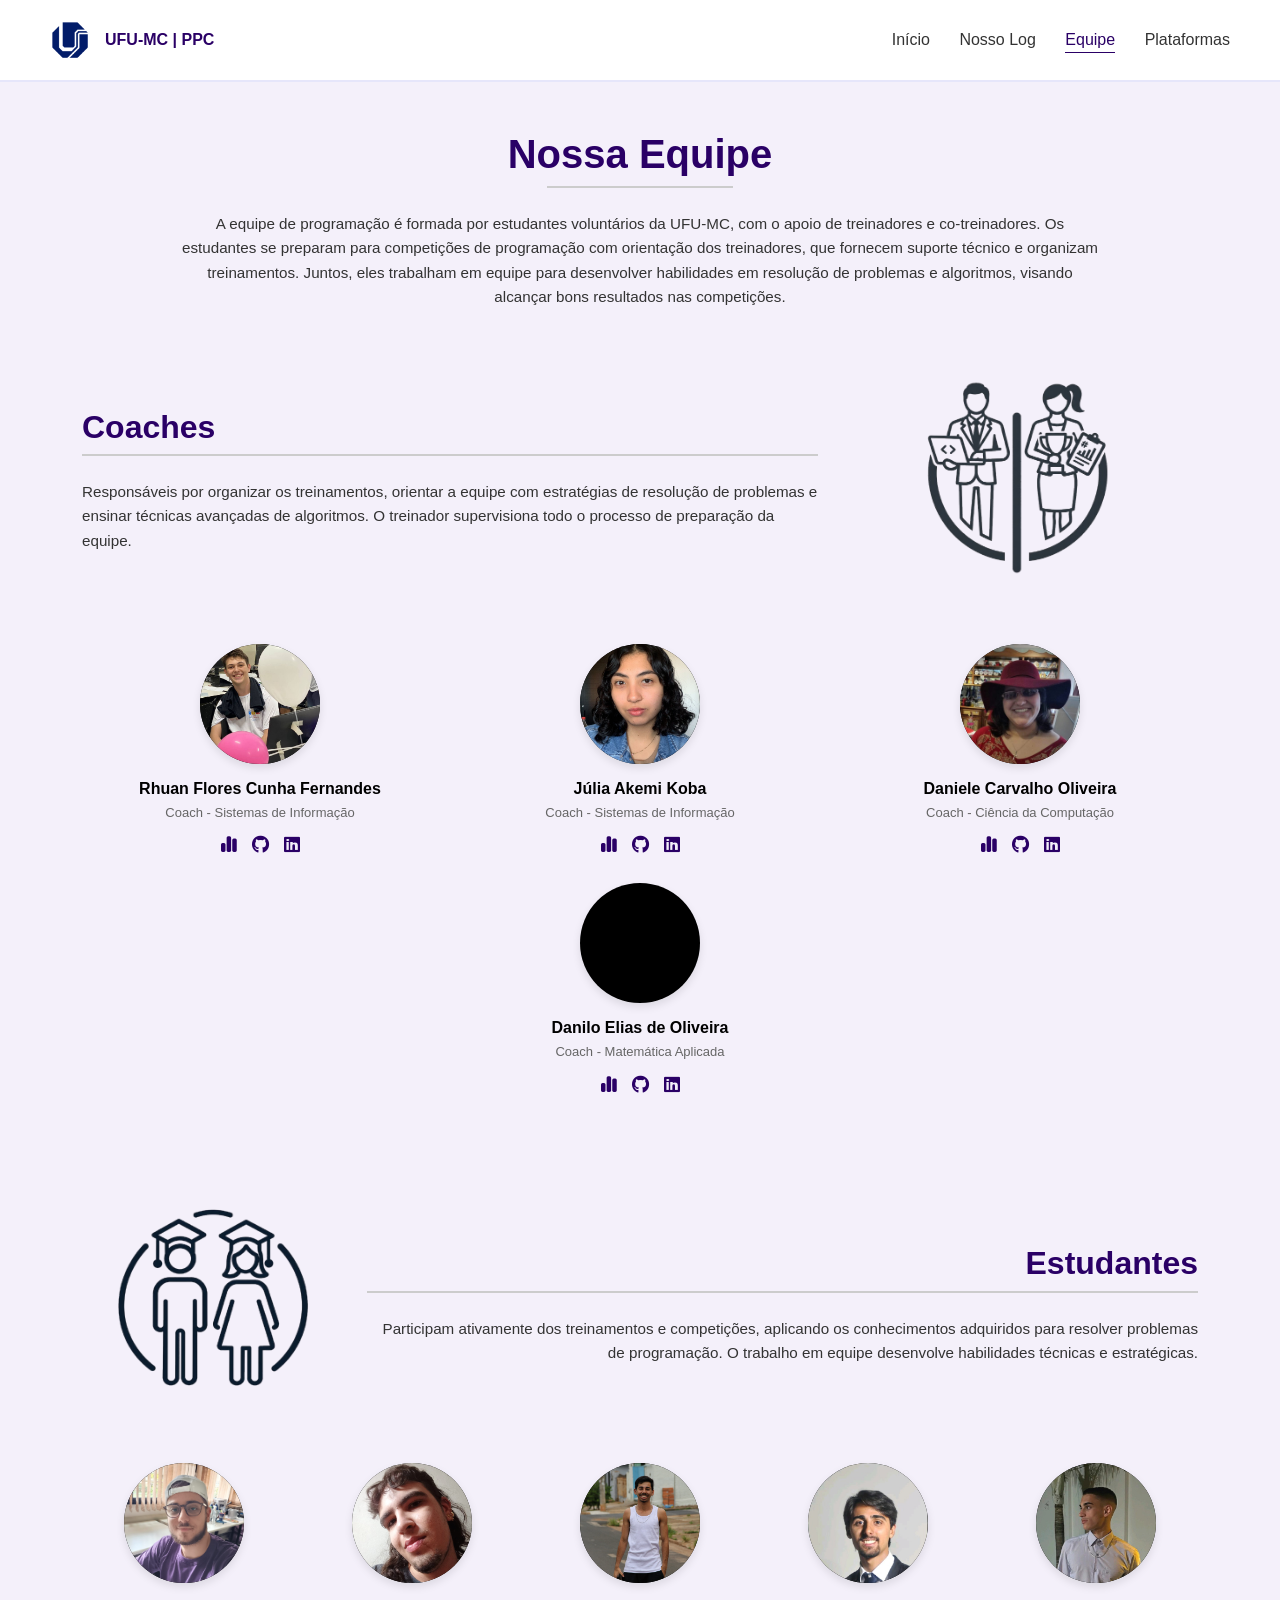
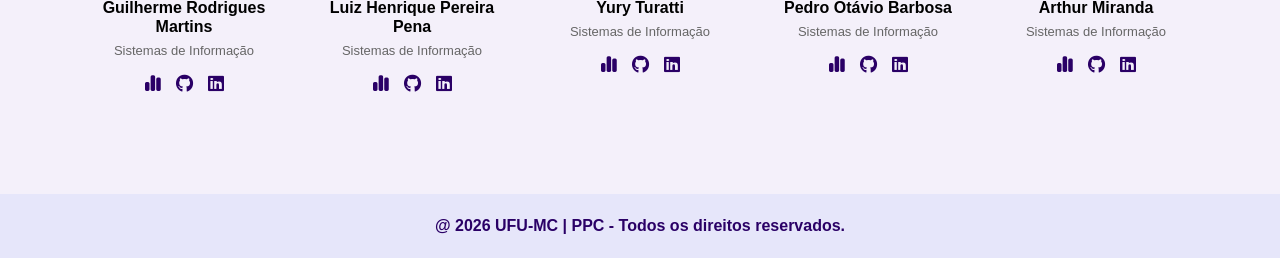
==== equipe.html @ 19146037 "first commit" ====
<!DOCTYPE html>
<html lang="pt-BR">
<head>
    <meta charset="UTF-8">
    <meta name="viewport" content="width=device-width, initial-scale=1.0">
    <title>Nossa Equipe - PPC UFU-MC</title>

    <link href="https://cdn.jsdelivr.net/npm/bootstrap@5.3.2/dist/css/bootstrap.min.css" rel="stylesheet">
    
    <link rel="stylesheet" href="https://cdnjs.cloudflare.com/ajax/libs/font-awesome/6.4.0/css/all.min.css">
    
    <link rel="stylesheet" href="style/style.css">
</head>
<body>

    <header>
        <div class="logo">
            <img src="assets/ufulogo.png" alt="Logo UFU">
            <span>UFU-MC | PPC</span>
        </div>
        <nav>
            <a href="index.html">Início</a>
            <a href="log.html">Nosso Log</a>
            <a href="equipe.html" class="ativo">Equipe</a>
            <a href="plataformas.html">Plataformas</a>
        </nav>
    </header>

    <main class="container py-5 animacao-entrada">
        
        <section class="row mb-5 justify-content-center text-center">
            <div class="col-lg-10">
                <h1 class="titulo-secao text-center">Nossa Equipe</h1>
                <hr class="linha-decorativa mx-auto" style="width: 20%;">
                <p class="texto-conteudo">A equipe de programação é formada por estudantes voluntários da UFU-MC, com o apoio de treinadores e co-treinadores. Os estudantes se preparam para competições de programação com orientação dos treinadores, que fornecem suporte técnico e organizam treinamentos. Juntos, eles trabalham em equipe para desenvolver habilidades em resolução de problemas e algoritmos, visando alcançar bons resultados nas competições.</p>
            </div>
        </section>

        <section class="row mb-5 pb-2 align-items-center">
            <div class="col-lg-8 mb-4 mb-lg-0">
                <h2 class="titulo-secao">Coaches</h2>
                <hr class="linha-decorativa">
                <p class="texto-conteudo mb-0">Responsáveis por organizar os treinamentos, orientar a equipe com estratégias de resolução de problemas e ensinar técnicas avançadas de algoritmos. O treinador supervisiona todo o processo de preparação da equipe.</p>
            </div>
            <div class="col-lg-4 text-center">
                <img src="assets/coaches.png" alt="Ilustração Coaches" class="img-fluid" style="max-width: 220px;">
            </div>
        </section>

        <section class="row mb-5 pb-4 text-center justify-content-center">

            <div class="col-md-4 mb-4">
                <div class="membro-card">
                    <div class="avatar-placeholder mx-auto">
                        <img src="assets/rhuan.jpg" alt="Rhuan">
                    </div>
                    <h3 class="nome-membro">Rhuan Flores Cunha Fernandes</h3>
                    <p class="cargo">Coach - Sistemas de Informação</p>
                    <div class="redes-membro">
                        <a href="#" target="_blank" title="Codeforces"><i class="fa-solid fa-chart-simple"></i></a>
                        <a href="#" target="_blank" title="GitHub"><i class="fa-brands fa-github"></i></a>
                        <a href="#" target="_blank" title="LinkedIn"><i class="fa-brands fa-linkedin"></i></a>
                    </div>
                </div>
            </div>

           <div class="col-md-4 mb-4">
                <div class="membro-card">
                    <div class="avatar-placeholder mx-auto">
                        <img src="assets/julia.jpg" alt="Julia">
                    </div>
                    <h3 class="nome-membro">Júlia Akemi Koba</h3>
                    <p class="cargo">Coach - Sistemas de Informação</p>
                    <div class="redes-membro">
                        <a href="#" target="_blank" title="Codeforces"><i class="fa-solid fa-chart-simple"></i></a>
                        <a href="#" target="_blank" title="GitHub"><i class="fa-brands fa-github"></i></a>
                        <a href="#" target="_blank" title="LinkedIn"><i class="fa-brands fa-linkedin"></i></a>
                    </div>
                </div>
            </div>

            <div class="col-md-4 mb-4">
                <div class="membro-card">
                    <div class="avatar-placeholder mx-auto">
                        <img src="assets/daniele.jpg" alt="Daniele">
                    </div>
                    <h3 class="nome-membro">Daniele Carvalho Oliveira</h3>
                    <p class="cargo">Coach - Ciência da Computação</p>
                    <div class="redes-membro">
                        <a href="#" target="_blank" title="Codeforces"><i class="fa-solid fa-chart-simple"></i></a>
                        <a href="#" target="_blank" title="GitHub"><i class="fa-brands fa-github"></i></a>
                        <a href="#" target="_blank" title="LinkedIn"><i class="fa-brands fa-linkedin"></i></a>
                    </div>
                </div>
            </div>

            <div class="col-md-4 mb-4">
                <div class="membro-card">
                    <div class="avatar-placeholder mx-auto">
                        <img src="assets/danilo.jpg" alt="Danilo">
                    </div>
                    <h3 class="nome-membro">Danilo Elias de Oliveira</h3>
                    <p class="cargo">Coach - Matemática Aplicada</p>
                    <div class="redes-membro">
                        <a href="#" target="_blank" title="Codeforces"><i class="fa-solid fa-chart-simple"></i></a>
                        <a href="#" target="_blank" title="GitHub"><i class="fa-brands fa-github"></i></a>
                        <a href="#" target="_blank" title="LinkedIn"><i class="fa-brands fa-linkedin"></i></a>
                    </div>
                </div>
            </div>

        </section>

        <section class="row mb-5 align-items-center">
            <div class="col-lg-3 text-center mb-4 mb-lg-0">
                <img src="assets/students.png" alt="Ilustração Estudantes" class="img-fluid" style="max-width: 220px;">
            </div>
            <div class="col-lg-9">
                <h2 class="titulo-secao text-lg-end">Estudantes</h2>
                <hr class="linha-decorativa">
                <p class="texto-conteudo text-lg-end mb-0">Participam ativamente dos treinamentos e competições, aplicando os conhecimentos adquiridos para resolver problemas de programação. O trabalho em equipe desenvolve habilidades técnicas e estratégicas.</p>
            </div>
        </section>

        <section class="row mb-5">
            <div class="col-12">
                <div class="row row-cols-2 row-cols-md-3 row-cols-lg-5 g-4 text-center justify-content-center">
                    
                    <div class="col">
                        <div class="membro-card">
                            <div class="avatar-placeholder mx-auto">
                                <img src="assets/guilherme.jpg" alt="Guilherme">
                            </div>
                            <h3 class="nome-membro">Guilherme Rodrigues Martins</h3>
                            <p class="cargo">Sistemas de Informação</p>
                            <div class="redes-membro">
                                <a href="#" target="_blank" title="Codeforces"><i class="fa-solid fa-chart-simple"></i></a>
                                <a href="#" target="_blank" title="GitHub"><i class="fa-brands fa-github"></i></a>
                                <a href="#" target="_blank" title="LinkedIn"><i class="fa-brands fa-linkedin"></i></a>
                            </div>
                        </div>
                    </div>

                    <div class="col">
                        <div class="membro-card">
                            <div class="avatar-placeholder mx-auto">
                                <img src="assets/luiz.jpeg" alt="Luiz">
                            </div>
                            <h3 class="nome-membro">Luiz Henrique Pereira Pena</h3>
                            <p class="cargo">Sistemas de Informação</p>
                            <div class="redes-membro">
                                <a href="#" target="_blank" title="Codeforces"><i class="fa-solid fa-chart-simple"></i></a>
                                <a href="#" target="_blank" title="GitHub"><i class="fa-brands fa-github"></i></a>
                                <a href="#" target="_blank" title="LinkedIn"><i class="fa-brands fa-linkedin"></i></a>
                            </div>
                        </div>
                    </div>

                    <div class="col">
                        <div class="membro-card">
                            <div class="avatar-placeholder mx-auto">
                                <img src="assets/yury.jpeg" alt="Yury">
                            </div>
                            <h3 class="nome-membro">Yury Turatti</h3>
                            <p class="cargo">Sistemas de Informação</p>
                            <div class="redes-membro">
                                <a href="#" target="_blank" title="Codeforces"><i class="fa-solid fa-chart-simple"></i></a>
                                <a href="#" target="_blank" title="GitHub"><i class="fa-brands fa-github"></i></a>
                                <a href="#" target="_blank" title="LinkedIn"><i class="fa-brands fa-linkedin"></i></a>
                            </div>
                        </div>
                    </div>

                    <div class="col">
                        <div class="membro-card">
                            <div class="avatar-placeholder mx-auto">
                                <img src="assets/pedro.jpg" alt="Pedro">
                            </div>
                            <h3 class="nome-membro">Pedro Otávio Barbosa</h3>
                            <p class="cargo">Sistemas de Informação</p>
                            <div class="redes-membro">
                                <a href="#" target="_blank" title="Codeforces"><i class="fa-solid fa-chart-simple"></i></a>
                                <a href="#" target="_blank" title="GitHub"><i class="fa-brands fa-github"></i></a>
                                <a href="#" target="_blank" title="LinkedIn"><i class="fa-brands fa-linkedin"></i></a>
                            </div>
                        </div>
                    </div>

                    <div class="col">
                        <div class="membro-card">
                            <div class="avatar-placeholder mx-auto">
                                <img src="assets/arthur.jpg" alt="Arthur">
                            </div>
                            <h3 class="nome-membro">Arthur Miranda</h3>
                            <p class="cargo">Sistemas de Informação</p>
                            <div class="redes-membro">
                                <a href="#" target="_blank" title="Codeforces"><i class="fa-solid fa-chart-simple"></i></a>
                                <a href="#" target="_blank" title="GitHub"><i class="fa-brands fa-github"></i></a>
                                <a href="#" target="_blank" title="LinkedIn"><i class="fa-brands fa-linkedin"></i></a>
                            </div>
                        </div>
                    </div>

                </div>
            </div>
        </section>

    </main>

    <footer class="rodape-custom">
        <p class="m-0">@ 2026 UFU-MC | PPC - Todos os direitos reservados.</p>
    </footer>

    <!-- SCRIPT DO BOOTSTRAP -->
    <script src="https://cdn.jsdelivr.net/npm/bootstrap@5.3.2/dist/js/bootstrap.bundle.min.js"></script>
</body>
</html>
---- style/style.css ----
:root {
    --roxo-escuro: #2a0066;
    --roxo-claro: #e6e6fa;
    --fundo-pagina: #f8f6fc;
    --texto-escuro: #333333;
    --branco: #ffffff;
}

body {
    background-color: var(--fundo-pagina);
    color: var(--texto-escuro);
    font-family: 'Segoe UI', Tahoma, Geneva, Verdana, sans-serif;
}

/* --- CABEÇALHO & NAVEGAÇÃO --- */
.cabecalho-custom {
    display: flex;
    justify-content: space-between;
    align-items: center;
    padding: 15px 50px;
    background-color: var(--branco);
    border-bottom: 2px solid var(--roxo-claro);
}

.logo {
    display: flex;
    align-items: center;
    gap: 15px;
    font-weight: bold;
    color: var(--roxo-escuro);
}

.logo img {
    height: 40px;
    width: auto;
}

.nav-custom a {
    text-decoration: none;
    color: var(--texto-escuro);
    margin-left: 25px;
    font-size: 16px;
    position: relative;
    padding-bottom: 5px;
    transition: color 0.3s ease;
}

.nav-custom a::after {
    content: '';
    position: absolute;
    width: 0;
    height: 1px;
    bottom: 0;
    left: 0;
    background-color: var(--roxo-escuro);
    transition: width 0.3s ease;
}

.nav-custom a:hover, .nav-custom a.ativo {
    color: var(--roxo-escuro);
}

.nav-custom a:hover::after, .nav-custom a.ativo::after {
    width: 100%;
}


@media (max-width: 768px) {
    .cabecalho-custom {
        flex-direction: column;
        gap: 15px;
    }
    .nav-custom {
        display: flex;
        flex-wrap: wrap;
        justify-content: center;
        gap: 10px;
    }
    .nav-custom a {
        margin-left: 0;
    }
}

/* --- SEÇÃO HERO --- */
.hero-section {
    background: linear-gradient(135deg, #4b0082, #00008b);
    color: var(--branco);
    padding: 60px 0;
}

.hero-texto h1 {
    font-size: 2.5rem;
    font-weight: 800;
    margin-bottom: 15px;
}

.hero-texto p {
    font-size: 1.2rem;
    opacity: 0.9;
}

/* --- CONTEÚDO (FIGMA STYLE) --- */
.titulo-secao {
    color: var(--roxo-escuro);
    font-weight: 800;
    margin-bottom: 0.5rem;
}

.linha-decorativa {
    border-top: 2px solid #ccc;
    width: 100%;
    margin-top: 0;
    margin-bottom: 1.5rem;
    opacity: 1;
}

.texto-conteudo {
    font-size: 0.95rem;
    line-height: 1.7;
}

/* O SEGREDO DAS IMAGENS DO FIGMA */
.imagem-figma {
    width: 100%;
    min-height: 300px;
    object-fit: cover;
    border-radius: 8px; 
    box-shadow: 0 4px 15px rgba(0,0,0,0.1);
}

/* --- CARDS DE MARATONAS --- */
.card-maratona {
    background-color: var(--roxo-claro);
    border: none;
    border-radius: 8px;
    box-shadow: 0 4px 6px rgba(0,0,0,0.05);
    transition: transform 0.3s ease, box-shadow 0.3s ease;
}

.card-maratona:hover {
    transform: translateY(-5px);
    box-shadow: 0 8px 15px rgba(0,0,0,0.1);
}

.card-maratona h4 {
    color: var(--roxo-escuro);
    font-weight: bold;
    font-size: 1.2rem;
    margin-bottom: 15px;
}

.card-maratona p {
    font-size: 0.9rem;
    line-height: 1.6;
}

/* --- BOTÕES CUSTOMIZADOS --- */
.btn-outline-custom {
    display: inline-block;
    padding: 8px 25px;
    border: 2px solid var(--roxo-escuro);
    border-radius: 20px;
    color: var(--roxo-escuro);
    text-decoration: none;
    font-weight: bold;
    transition: all 0.3s ease;
}

.btn-outline-custom:hover {
    background-color: var(--roxo-escuro);
    color: var(--branco);
}

/* --- RODAPÉ --- */
.rodape-custom {
    background-color: var(--roxo-claro);
    padding: 20px;
    text-align: center;
    color: var(--roxo-escuro);
    font-weight: bold;
}

/* =========================================
   CONFIGURAÇÕES GERAIS E CORES DO FIGMA
   ========================================= */
body {
    background-color: #f4f0fa; 
    color: #333333;
    font-family: 'Segoe UI', Tahoma, Geneva, Verdana, sans-serif;
}

/* =========================================
   CABEÇALHO E NAVEGAÇÃO
   ========================================= */
header {
    display: flex;
    justify-content: space-between;
    align-items: center;
    padding: 20px 50px;
    background-color: #ffffff;
    border-bottom: 2px solid #e6e6fa;
}

.logo {
    display: flex;
    align-items: center;
    gap: 15px;
    font-weight: bold;
    color: #2a0066;
}

.logo img {
    height: 40px;
    width: auto;
}

header nav a {
    text-decoration: none;
    color: #333333;
    margin-left: 25px;
    font-size: 16px;
    position: relative;
    padding-bottom: 5px;
    transition: color 0.3s ease;
}

header nav a::after {
    content: '';
    position: absolute;
    width: 0;
    height: 1px;
    bottom: 0;
    left: 0;
    background-color: #2a0066;
    transition: width 0.3s ease; 
}

header nav a:hover, header nav a.ativo {
    color: #2a0066;
}

header nav a:hover::after, header nav a.ativo::after {
    width: 100%;
}
/* =========================================
   ESTILOS DE TÍTULOS E LINHAS
   ========================================= */
.titulo-secao {
    color: #2a0066;
    font-weight: 800;
    margin-bottom: 0.5rem;
}

.linha-decorativa {
    border-top: 2px solid #ccc;
    width: 100%;
    margin-top: 0;
    margin-bottom: 1.5rem;
    opacity: 1;
}

.texto-conteudo {
    font-size: 0.95rem;
    line-height: 1.6;
}

/* =========================================
   COMPONENTES DA EQUIPE (CARDS E AVATARES)
   ========================================= */
.membro-card {
    display: flex;
    flex-direction: column;
    align-items: center;
}


.avatar-placeholder {
    width: 120px;
    height: 120px;
    background-color: #000000;
    border-radius: 50%;
    margin-bottom: 15px;
    overflow: hidden;
    display: flex;
    justify-content: center;
    align-items: center;
    box-shadow: 0 4px 8px rgba(0,0,0,0.1);
}

.avatar-placeholder img {
    width: 100%;
    height: 100%;
    object-fit: cover; 
    color: transparent;
}

.nome-membro {
    font-size: 16px;
    font-weight: bold;
    color: #000000;
    margin-bottom: 5px;
}

.cargo {
    font-size: 13px;
    color: #666666;
    margin-bottom: 0;
}

@media (max-width: 768px) {
    header {
        flex-direction: column;
        padding: 20px;
        gap: 20px;
    }
    
    nav {
        display: flex;
        flex-wrap: wrap;
        justify-content: center;
        gap: 15px;
    }
    
    nav a {
        margin-left: 0;
    }
}

/* =========================================
   REDES SOCIAIS DOS MEMBROS
   ========================================= */
.redes-membro {
    display: flex;
    justify-content: center;
    gap: 15px; 
    margin-top: 10px;
}

.redes-membro a {
    color: #2a0066; 
    font-size: 18px; 
    transition: color 0.3s ease, transform 0.3s ease;
    text-decoration: none;
}


.redes-membro a:hover {
    color: #6a0dad;
    transform: translateY(-3px); 
}

/* =========================================
   PÁGINA DE PLATAFORMAS (CARDS)
   ========================================= */
.plataforma-card {
    background-color: #e6e6fa;
    padding: 30px;
    border-radius: 12px;
    box-shadow: 0 4px 6px rgba(0,0,0,0.05);
    transition: transform 0.3s ease, box-shadow 0.3s ease;
    border: 1px solid #dcd0ff;
}


.plataforma-card:hover {
    transform: translateY(-5px);
    box-shadow: 0 8px 15px rgba(42, 0, 102, 0.15);
}


.btn-roxo {
    background-color: #2a0066;
    color: #ffffff;
    font-weight: bold;
    border: 2px solid #2a0066;
    border-radius: 8px;
    padding: 10px 20px;
    transition: all 0.3s ease;
}

.btn-roxo:hover {
    background-color: #ffffff;
    color: #2a0066;
}

/* =========================================
   PÁGINA: NOSSO LOG (PLACAR MINIMALISTA)
   ========================================= */

.log-card {
    background-color: #e6e6fa;
    border-radius: 12px;
    padding: 30px;
    box-shadow: 0 4px 6px rgba(0,0,0,0.03);
}

.log-titulo {
    color: #2a0066;
    font-size: 22px;
    font-weight: 800;
    margin-bottom: 0;
}

.placar-container {
    display: flex;
    flex-direction: column;
    gap: 12px; 
}

.placar-row {
    background-color: #ffffff;
    border-radius: 8px;
    padding: 15px 20px;
    display: flex;
    justify-content: space-between;
    align-items: center;
    box-shadow: 0 2px 4px rgba(0,0,0,0.02);
    transition: transform 0.2s ease, box-shadow 0.2s ease;
    border-left: 5px solid #ccc;
}

.placar-row:hover {
    transform: translateX(5px);
    box-shadow: 0 4px 8px rgba(0,0,0,0.08);
}

.placar-ouro { border-left-color: #ffd700; }
.placar-prata { border-left-color: #c0c0c0; }
.placar-bronze { border-left-color: #cd7f32; }

.equipe-info {
    display: flex;
    align-items: center;
    gap: 20px;
}

.posicao {
    font-size: 18px;
    font-weight: bold;
    color: #333;
    min-width: 60px;
}

.equipe-detalhes {
    display: flex;
    flex-direction: column;
}

.nome-equipe {
    font-size: 16px;
    color: #2a0066;
}

.membros {
    font-size: 13px;
    color: #666;
    margin-top: 2px;
}

.equipe-score {
    display: flex;
    gap: 20px;
    font-size: 18px;
    font-weight: bold;
}

.score-balao {
    color: #333;
}

.score-penalti {
    color: #888;
}

@media (max-width: 576px) {
    .placar-row {
        flex-direction: column;
        align-items: flex-start;
        gap: 15px;
        padding: 15px;
    }
    
    .equipe-info {
        gap: 10px;
    }
    
    .equipe-score {
        width: 100%;
        justify-content: flex-end;
        border-top: 1px solid #eee;
        padding-top: 10px;
    }
}

.log-infos {
    display: flex;
    flex-wrap: wrap;
    gap: 20px;
    font-size: 14px;
    color: #666666; 
}

.log-infos span i {
    color: #2a0066;
    margin-right: 5px;
}

/* =========================================
   ANIMAÇÕES DE TRANSIÇÃO (FADE-IN UP)
   ========================================= */

@keyframes fadeInUp {
    0% {
        opacity: 0;
        transform: translateY(30px);
    }
    100% {
        opacity: 1;
        transform: translateY(0);
    }
}

.animacao-entrada {
    animation: fadeInUp 0.6s ease-out forwards;
}

.atraso-1 {
    animation-delay: 0.2s;
    opacity: 0;
}

.atraso-2 {
    animation-delay: 0.4s;
    opacity: 0;
}

/* =========================================
   PAGINAÇÃO (Correção de Alinhamento e Cores)
   ========================================= */
.pagination {
    box-shadow: 0 4px 6px rgba(0,0,0,0.05);
    border-radius: 8px;
    overflow: hidden;
    display: flex;
}

.page-item {
    margin: 0 !important;
}

.page-link {
    color: #2a0066; 
    border: none;
    background-color: #ffffff;
    padding: 10px 20px;
    margin-left: -1px; 
    transition: all 0.2s ease;
}

.page-link:hover {
    color: #4b0082;
    background-color: #f4f0fa;
    z-index: 2;
}

.page-item.active .page-link {
    background-color: #2a0066;
    color: white;
    z-index: 3;
}

.page-item.disabled .page-link {
    color: #adb5bd;
    background-color: #f1f3f5;
}
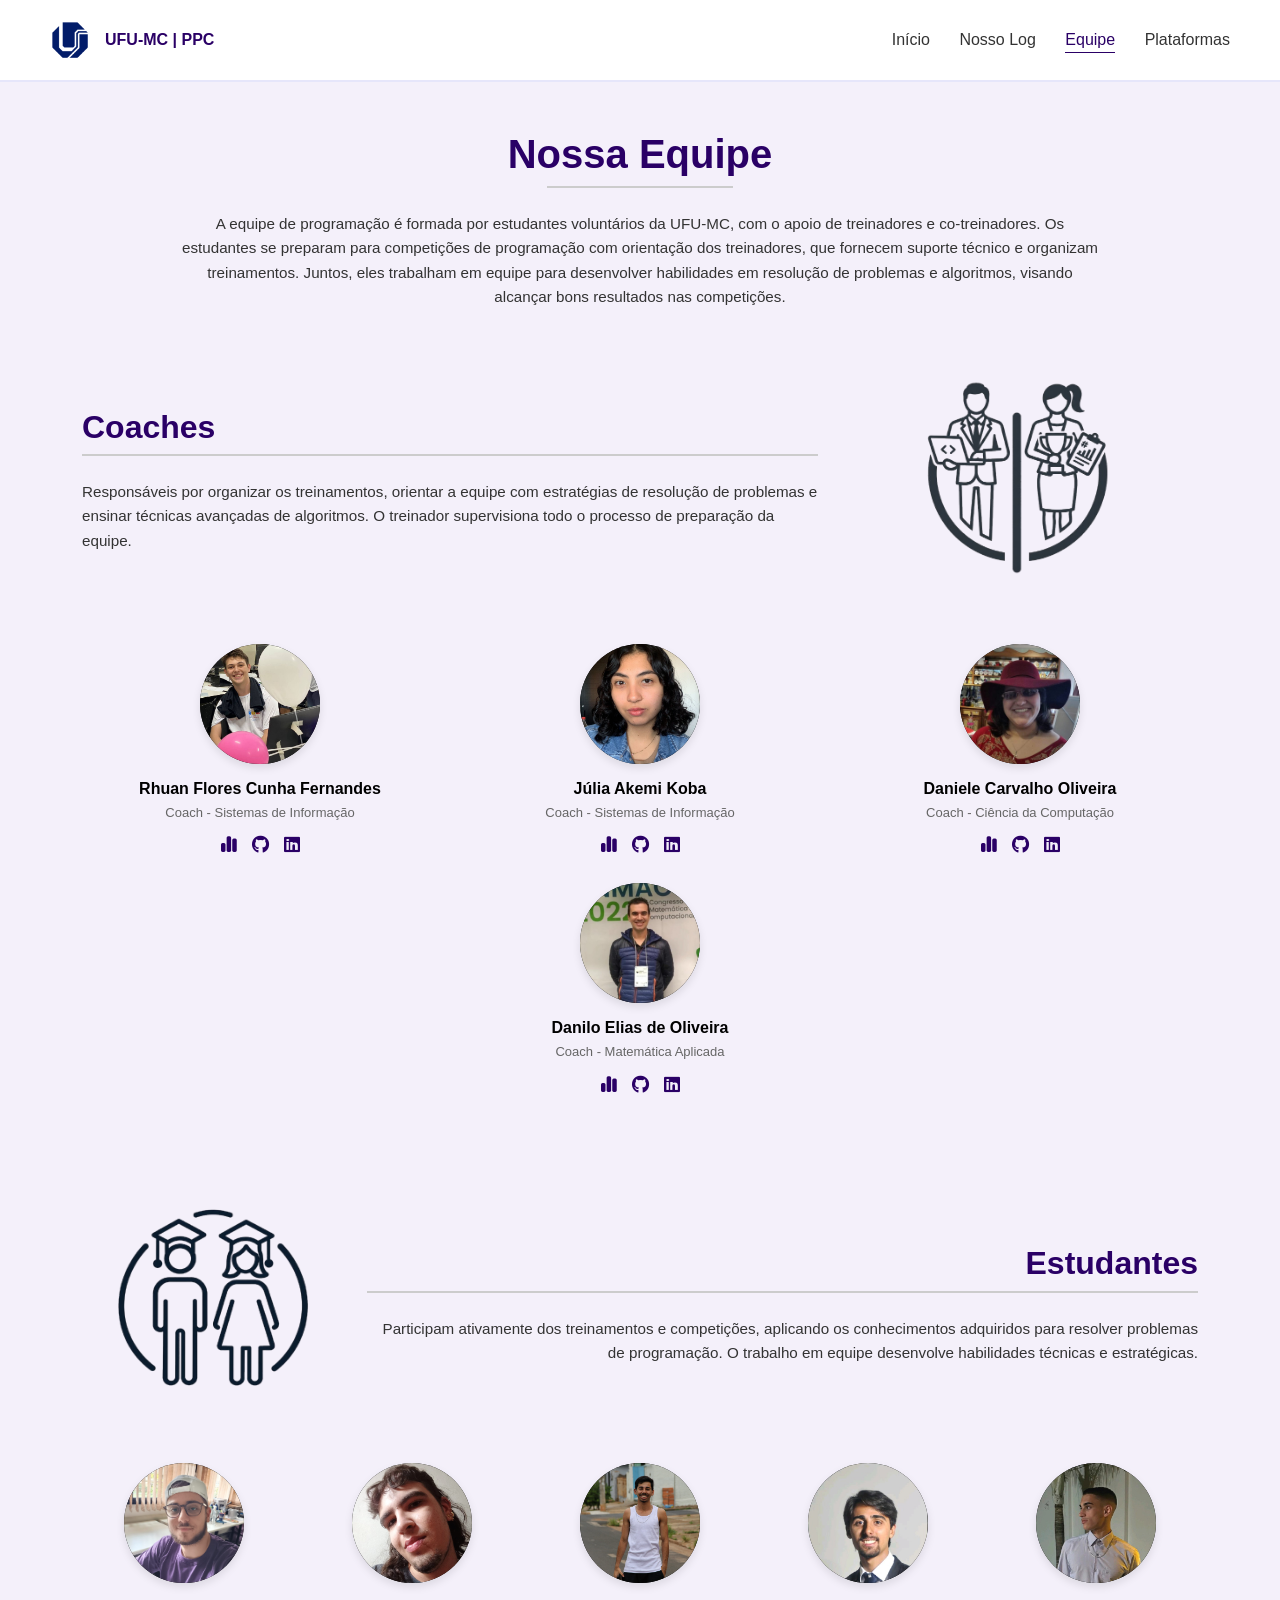
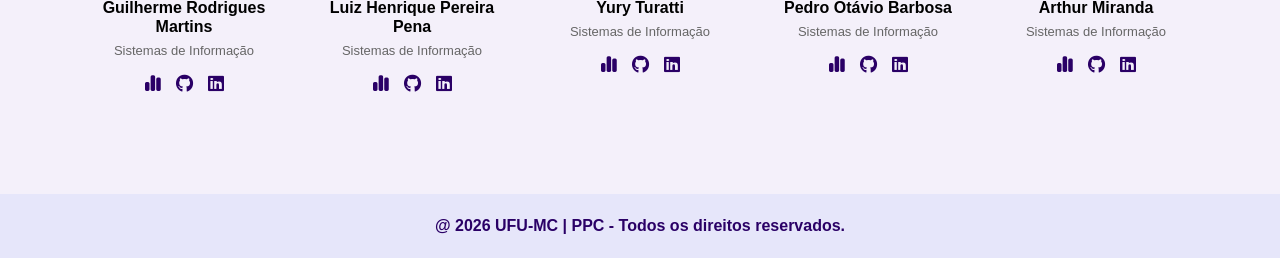
==== commit 268c6ac8: "fix: add images and fixed wrong names" ====
--- a/equipe.html
+++ b/equipe.html
@@ -10,6 +10,7 @@
     <link rel="stylesheet" href="https://cdnjs.cloudflare.com/ajax/libs/font-awesome/6.4.0/css/all.min.css">
     
     <link rel="stylesheet" href="style/style.css">
+    <link rel="icon" type="image/png" href="assets/logomaratona.png">
 </head>
 <body>
 
@@ -72,7 +73,7 @@
                     <h3 class="nome-membro">Júlia Akemi Koba</h3>
                     <p class="cargo">Coach - Sistemas de Informação</p>
                     <div class="redes-membro">
-                        <a href="#" target="_blank" title="Codeforces"><i class="fa-solid fa-chart-simple"></i></a>
+                        <a href="https://codeforces.com/profile/akkosan" target="_blank" title="Codeforces"><i class="fa-solid fa-chart-simple"></i></a>
                         <a href="#" target="_blank" title="GitHub"><i class="fa-brands fa-github"></i></a>
                         <a href="#" target="_blank" title="LinkedIn"><i class="fa-brands fa-linkedin"></i></a>
                     </div>
@@ -97,7 +98,7 @@
             <div class="col-md-4 mb-4">
                 <div class="membro-card">
                     <div class="avatar-placeholder mx-auto">
-                        <img src="assets/danilo.jpg" alt="Danilo">
+                        <img src="assets/danilo.jpeg" alt="Danilo">
                     </div>
                     <h3 class="nome-membro">Danilo Elias de Oliveira</h3>
                     <p class="cargo">Coach - Matemática Aplicada</p>
